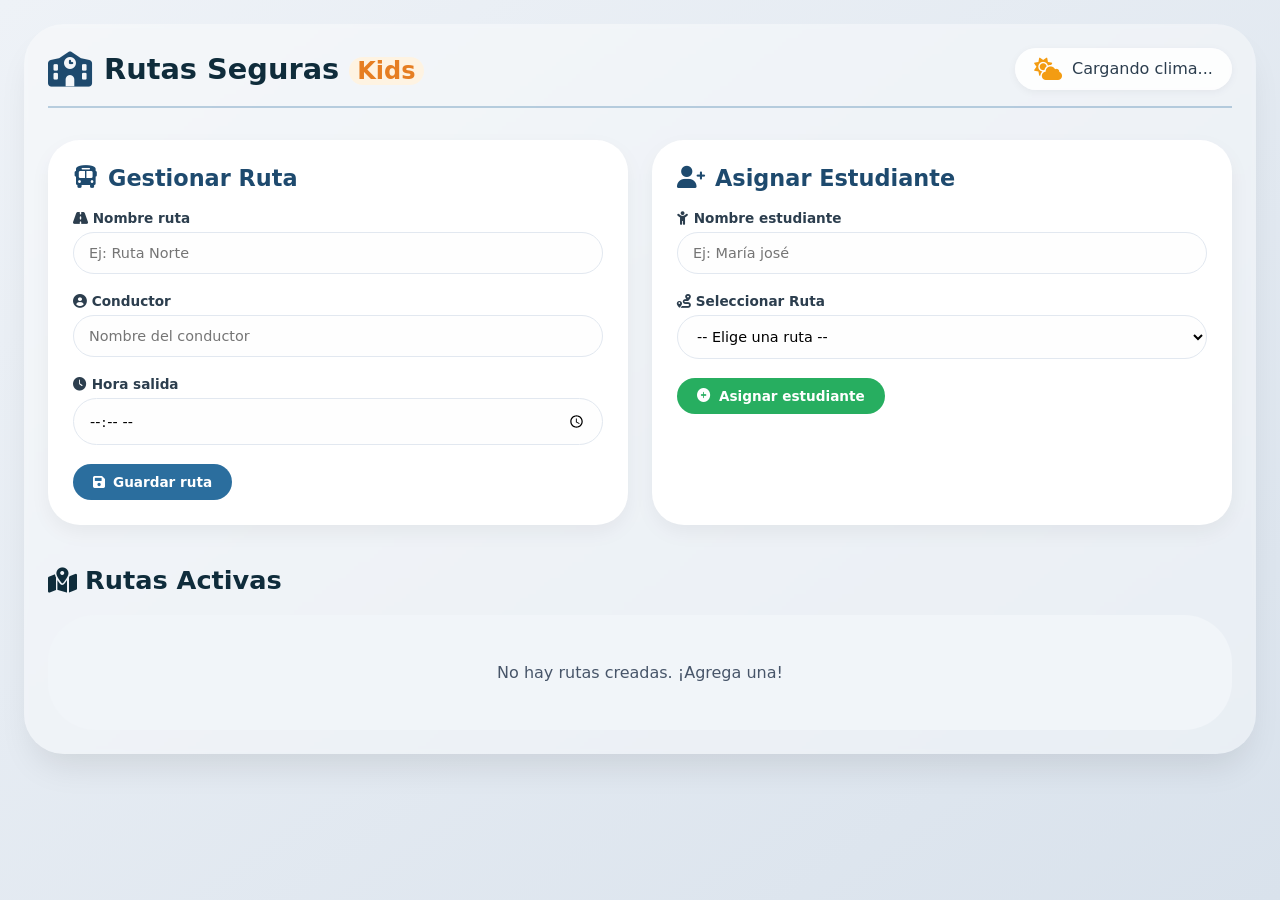
==== forntend/index.html @ 03aa0fb3 "HTML+CSS" ====
<!DOCTYPE html>
<html lang="es">
<head>
  <meta charset="UTF-8">
  <meta name="viewport" content="width=device-width, initial-scale=1.0, viewport-fit=cover">
  <title>Rutas Seguras Kids | Gestión Escolar</title>
  
  <!-- HOJA DE ESTILOS SEPARADA -->
  <link rel="stylesheet" href="styles.css">
  
  <!-- FONT AWESOME (SOLO ICONOS, NO ES FRAMEWORK JS) -->
  <link rel="stylesheet" href="https://cdnjs.cloudflare.com/ajax/libs/font-awesome/6.0.0-beta3/css/all.min.css">
</head>
<body>

  <!-- =============================================== -->
  <!-- CONTENEDOR PRINCIPAL DE LA APLICACIÓN           -->
  <!-- =============================================== -->
  <div class="app-container">

    <!-- ================= HEADER ================= -->
    <!-- CONTIENE TÍTULO Y WIDGET DEL CLIMA (ACTUALIZADO POR API) -->
    <header class="main-header">
      <div class="logo-area">
        <i class="fas fa-school"></i>
        <h1>Rutas Seguras <span>Kids</span></h1>
      </div>
      <div class="weather-widget" id="weatherWidget">
        <i class="fas fa-cloud-sun"></i>
        <span id="weatherInfo">Cargando clima...</span>
      </div>
    </header>

    <!-- ================= PANEL DE FORMULARIOS ================= -->
    <div class="dashboard">
      
      <!-- ------------------------------------------------------ -->
      <!-- TARJETA 1: FORMULARIO PARA CREAR O EDITAR RUTAS       -->
      <!-- ------------------------------------------------------ -->
      <div class="form-card">
        <h2><i class="fas fa-bus"></i> Gestionar Ruta</h2>
        <form id="routeForm">
          <!-- CAMPO OCULTO: GUARDA EL ID DE LA RUTA EN EDICIÓN (VACÍO SI ES NUEVA) -->
          <input type="hidden" id="editRouteId" value="">
          
          <div class="input-group">
            <label><i class="fas fa-road"></i> Nombre ruta</label>
            <input type="text" id="routeName" placeholder="Ej: Ruta Norte" required>
          </div>
          
          <div class="input-group">
            <label><i class="fas fa-user-circle"></i> Conductor</label>
            <input type="text" id="driverName" placeholder="Nombre del conductor" required>
          </div>
          
          <div class="input-group">
            <label><i class="fas fa-clock"></i> Hora salida</label>
            <input type="time" id="departureTime" required>
          </div>
          
          <div class="form-buttons">
            <button type="submit" class="btn primary"><i class="fas fa-save"></i> Guardar ruta</button>
            <button type="button" id="cancelEditBtn" class="btn secondary hidden"><i class="fas fa-times"></i> Cancelar</button>
          </div>
        </form>
      </div>

      <!-- ------------------------------------------------------ -->
      <!-- TARJETA 2: FORMULARIO PARA ASIGNAR ESTUDIANTES        -->
      <!-- ------------------------------------------------------ -->
      <div class="form-card">
        <h2><i class="fas fa-user-plus"></i> Asignar Estudiante</h2>
        <form id="studentForm">
          <div class="input-group">
            <label><i class="fas fa-child"></i> Nombre estudiante</label>
            <input type="text" id="studentName" placeholder="Ej: María josé" required>
          </div>
          <div class="input-group">
            <label><i class="fas fa-route"></i> Seleccionar Ruta</label>
            <select id="routeSelect" required>
              <option value="">-- Elige una ruta --</option>
            </select>
          </div>
          <button type="submit" class="btn success"><i class="fas fa-plus-circle"></i> Asignar estudiante</button>
        </form>
      </div>
    </div>

    <!-- ================= SECCIÓN DE LISTADO DE RUTAS ================= -->
    <!-- AQUÍ SE INYECTARÁN DINÁMICAMENTE LOS WEB COMPONENTS <route-card> -->
    <section class="routes-section">
      <h2><i class="fas fa-map-marked-alt"></i> Rutas Activas</h2>
      <div id="routesContainer" class="routes-grid">
        <!-- MENSAJE INICIAL CUANDO NO HAY RUTAS (SE REEMPLAZARÁ CON JS) -->
        <div class="empty-message">No hay rutas creadas. ¡Agrega una!</div>
      </div>
    </section>
  </div>

  <!-- =============================================== -->
  <!-- TEMPLATE PARA EL WEB COMPONENT <route-card>     -->
  <!-- SE USA CON SHADOW DOM PARA ENCAPSULAR ESTILOS   -->
  <!-- =============================================== -->
  <template id="routeCardTemplate">
    <!-- ESTILOS ENCAPSULADOS DENTRO DEL SHADOW DOM (NO AFECTAN AL RESTO DE LA APP) -->
    <style>
      .route-card {
        background: white;
        border-radius: 24px;
        box-shadow: 0 12px 28px rgba(0,0,0,0.1);
        overflow: hidden;
        transition: transform 0.2s ease, box-shadow 0.2s;
        border: 1px solid #eef2f6;
      }
      .route-card:hover {
        transform: translateY(-5px);
        box-shadow: 0 20px 30px -12px rgba(0,0,0,0.2);
      }
      .card-header {
        background: linear-gradient(135deg, #2b6e9e, #1e4a6e);
        color: white;
        padding: 1rem 1.2rem;
        display: flex;
        justify-content: space-between;
        align-items: center;
      }
      .route-title {
        font-size: 1.3rem;
        font-weight: bold;
        display: flex;
        align-items: center;
        gap: 8px;
      }
      .route-actions {
        display: flex;
        gap: 12px;
      }
      .route-actions button {
        background: rgba(255,255,255,0.2);
        border: none;
        color: white;
        font-size: 0.9rem;
        cursor: pointer;
        border-radius: 30px;
        padding: 5px 10px;
        transition: 0.2s;
      }
      .route-actions button:hover { background: rgba(255,255,255,0.4); }
      .delete-route { background: rgba(220,53,69,0.7); }
      .delete-route:hover { background: #dc3545 !important; }
      .card-body {
        padding: 1rem;
      }
      .info-row {
        display: flex;
        align-items: center;
        gap: 12px;
        margin-bottom: 12px;
        font-size: 0.9rem;
        color: #2c3e4e;
      }
      .info-row i { width: 20px; color: #2b6e9e; }
      .students-list {
        margin-top: 15px;
        border-top: 1px dashed #cbd5e1;
        padding-top: 12px;
      }
      .students-title {
        font-weight: 600;
        margin-bottom: 8px;
        font-size: 0.85rem;
        text-transform: uppercase;
        letter-spacing: 1px;
        color: #4b5563;
      }
      .student-item {
        background: #f8fafc;
        padding: 6px 12px;
        border-radius: 40px;
        display: inline-flex;
        align-items: center;
        gap: 8px;
        margin: 4px 6px 4px 0;
        font-size: 0.8rem;
      }
      .student-item button {
        background: none;
        border: none;
        color: #dc2626;
        cursor: pointer;
        font-size: 0.7rem;
        font-weight: bold;
      }
      .no-students {
        color: #94a3b8;
        font-style: italic;
        font-size: 0.8rem;
      }
    </style>
    
    <!-- ESTRUCTURA HTML DE CADA TARJETA DE RUTA -->
    <div class="route-card">
      <div class="card-header">
        <div class="route-title">
          <i class="fas fa-bus"></i>
          <span class="route-name-display">Nombre ruta</span>
        </div>
        <div class="route-actions">
          <button class="edit-route-btn" title="Editar ruta"><i class="fas fa-edit"></i> Editar</button>
          <button class="delete-route-btn delete-route" title="Eliminar ruta"><i class="fas fa-trash-alt"></i> Eliminar</button>
        </div>
      </div>
      <div class="card-body">
        <div class="info-row">
          <i class="fas fa-user-check"></i>
          <span><strong>Conductor:</strong> <span class="driver-display"></span></span>
        </div>
        <div class="info-row">
          <i class="fas fa-hourglass-start"></i>
          <span><strong>Salida:</strong> <span class="time-display"></span></span>
        </div>
        <div class="students-list">
          <div class="students-title"><i class="fas fa-users"></i> Estudiantes asignados</div>
          <div class="students-container"></div>
        </div>
      </div>
    </div>
  </template>

  <!-- =============================================== -->
  <!-- ARCHIVO JAVASCRIPT PRINCIPAL (SEPARADO)         -->
  <!-- =============================================== -->
  <script src="/javaScript/app.js"></script>
</body>
</html>
---- forntend/styles.css ----
/* ===================================================== */
/* ESTILOS GLOBALES Y REINICIO (RESET)                   */
/* ===================================================== */
* {
  margin: 0;
  padding: 0;
  box-sizing: border-box;
  font-family: system-ui, 'Segoe UI', 'Roboto', 'Helvetica Neue', sans-serif;
}

/* FONDO GENERAL DE LA APLICACIÓN */
body {
  background: linear-gradient(145deg, #eef2f7 0%, #d9e2ec 100%);
  min-height: 100vh;
  padding: 1.5rem;
}

/* ===================================================== */
/* CONTENEDOR PRINCIPAL                                  */
/* ===================================================== */
.app-container {
  max-width: 1400px;
  margin: 0 auto;
  background: rgba(255, 255, 255, 0.4);
  border-radius: 40px;
  backdrop-filter: blur(2px);
  padding: 1.5rem;
  box-shadow: 0 20px 35px -10px rgba(0, 0, 0, 0.1);
}

/* ================= HEADER ================= */
.main-header {
  display: flex;
  justify-content: space-between;
  align-items: center;
  flex-wrap: wrap;
  margin-bottom: 2rem;
  padding-bottom: 1rem;
  border-bottom: 2px solid rgba(43, 110, 158, 0.3);
}

.logo-area {
  display: flex;
  align-items: center;
  gap: 12px;
}

.logo-area i {
  font-size: 2.2rem;
  color: #1e4a6e;
}

.logo-area h1 {
  font-size: 1.8rem;
  font-weight: 700;
  color: #0f2c3b;
}

.logo-area span {
  color: #e67e22;
  background: #fef3e2;
  padding: 0 8px;
  border-radius: 40px;
  font-size: 1.5rem;
}

/* ========== WIDGET DEL CLIMA (ACTUALIZADO CON API) ========== */
.weather-widget {
  background: rgba(255, 255, 255, 0.8);
  backdrop-filter: blur(4px);
  border-radius: 60px;
  padding: 0.6rem 1.2rem;
  display: flex;
  align-items: center;
  gap: 10px;
  font-weight: 500;
  box-shadow: 0 2px 8px rgba(0, 0, 0, 0.05);
  color: #2c3e4e;
}

.weather-widget i {
  font-size: 1.4rem;
  color: #f39c12;
}

/* ================= DASHBOARD (FORMULARIOS) ================= */
.dashboard {
  display: grid;
  grid-template-columns: repeat(auto-fit, minmax(320px, 1fr));
  gap: 1.5rem;
  margin-bottom: 2.5rem;
}

/* TARJETAS DE FORMULARIO */
.form-card {
  background: white;
  border-radius: 32px;
  padding: 1.5rem;
  box-shadow: 0 8px 20px rgba(0, 0, 0, 0.05);
  transition: 0.2s;
  border: 1px solid #ffffff80;
}

.form-card h2 {
  font-size: 1.4rem;
  margin-bottom: 1.2rem;
  color: #1e4a6e;
  display: flex;
  align-items: center;
  gap: 10px;
}

/* GRUPOS DE INPUTS Y SELECTS */
.input-group {
  margin-bottom: 1.2rem;
}

.input-group label {
  display: block;
  font-weight: 600;
  margin-bottom: 6px;
  font-size: 0.85rem;
  color: #2c3e4e;
}

.input-group input,
.input-group select {
  width: 100%;
  padding: 12px 15px;
  border-radius: 40px;
  border: 1.5px solid #e2e8f0;
  background: #fefefe;
  font-size: 0.9rem;
  transition: 0.2s;
}

.input-group input:focus,
.input-group select:focus {
  outline: none;
  border-color: #2b6e9e;
  box-shadow: 0 0 0 3px rgba(43, 110, 158, 0.2);
}

/* ========== BOTONES ========== */
.btn {
  border: none;
  padding: 10px 20px;
  border-radius: 40px;
  font-weight: 600;
  cursor: pointer;
  display: inline-flex;
  align-items: center;
  gap: 8px;
  transition: 0.2s;
  font-size: 0.85rem;
}

.btn.primary {
  background: #2b6e9e;
  color: white;
}

.btn.primary:hover {
  background: #1e5a82;
  transform: scale(1.02);
}

.btn.success {
  background: #27ae60;
  color: white;
}

.btn.success:hover {
  background: #1e8a4d;
}

.btn.secondary {
  background: #95a5a6;
  color: white;
}

.btn.secondary:hover {
  background: #7f8c8d;
}

.btn.danger {
  background: #dc3545;
  color: white;
}

.btn.danger:hover {
  background: #c82333;
}

/* CLASE UTILITARIA PARA OCULTAR ELEMENTOS */
.hidden {
  display: none;
}

.form-buttons {
  display: flex;
  gap: 12px;
  margin-top: 10px;
}

/* ================= SECCIÓN DE RUTAS ================= */
.routes-section {
  margin-top: 1rem;
}

.routes-section h2 {
  margin-bottom: 1.2rem;
  color: #0f2c3b;
  display: flex;
  align-items: center;
  gap: 8px;
  font-size: 1.6rem;
}

/* GRID RESPONSIVO PARA LAS TARJETAS DE RUTAS */
.routes-grid {
  display: grid;
  grid-template-columns: repeat(auto-fill, minmax(340px, 1fr));
  gap: 1.8rem;
}

/* MENSAJE CUANDO NO HAY RUTAS */
.empty-message {
  grid-column: 1 / -1;
  text-align: center;
  background: #f1f5f9;
  padding: 3rem;
  border-radius: 48px;
  color: #475569;
  font-weight: 500;
}

/* ===================================================== */
/* BREAKPOINTS (RESPONSIVE - 3 PUNTOS DE QUIEBRE)       */
/* ===================================================== */

/* BREAKPOINT 1: TABLETS GRANDES / ESCRITORIO PEQUEÑO (HASTA 1024px) */
@media (max-width: 1024px) {
  body {
    padding: 1rem;
  }
  .app-container {
    padding: 1rem;
  }
  .logo-area h1 {
    font-size: 1.5rem;
  }
  .routes-grid {
    grid-template-columns: repeat(auto-fill, minmax(300px, 1fr));
  }
}

/* BREAKPOINT 2: TABLETS / MÓVILES GRANDES (HASTA 768px) */
@media (max-width: 768px) {
  .main-header {
    flex-direction: column;
    align-items: flex-start;
    gap: 15px;
  }
  .weather-widget {
    align-self: stretch;
    justify-content: center;
  }
  .dashboard {
    grid-template-columns: 1fr;
  }
  .form-card {
    padding: 1.2rem;
  }
  .routes-grid {
    grid-template-columns: 1fr;
  }
  .btn {
    width: 100%;
    justify-content: center;
  }
  .form-buttons {
    flex-direction: column;
  }
}

/* BREAKPOINT 3: MÓVILES PEQUEÑOS (HASTA 480px) */
@media (max-width: 480px) {
  .logo-area h1 {
    font-size: 1.3rem;
  }
  .logo-area i {
    font-size: 1.8rem;
  }
  .routes-section h2 {
    font-size: 1.3rem;
  }
  .weather-widget {
    font-size: 0.75rem;
    padding: 0.4rem 0.8rem;
  }
  .input-group input,
  .input-group select {
    padding: 10px 12px;
  }
  .btn {
    font-size: 0.8rem;
  }
  .empty-message {
    padding: 2rem;
    font-size: 0.9rem;
  }
}

/* ===================================================== */
/* UTILIDADES ADICIONALES                               */
/* ===================================================== */

/* SCROLL SUAVE PARA TODA LA PÁGINA */
html {
  scroll-behavior: smooth;
}

/* MEJORA DE ACCESIBILIDAD PARA FOCUS VISIBLE */
button:focus-visible,
input:focus-visible,
select:focus-visible {
  outline: 2px solid #2b6e9e;
  outline-offset: 2px;
}

/* CLASE PARA ERRORES DE VALIDACIÓN (SE PUEDE APLICAR DESDE JS) */
.error-border {
  border-color: #e74c3c !important;
  background-color: #fff5f5 !important;
}

/* ASEGURA QUE LOS WEB COMPONENTS OCUPEN TODO EL ANCHO DISPONIBLE */
route-card {
  display: block;
  width: 100%;
}
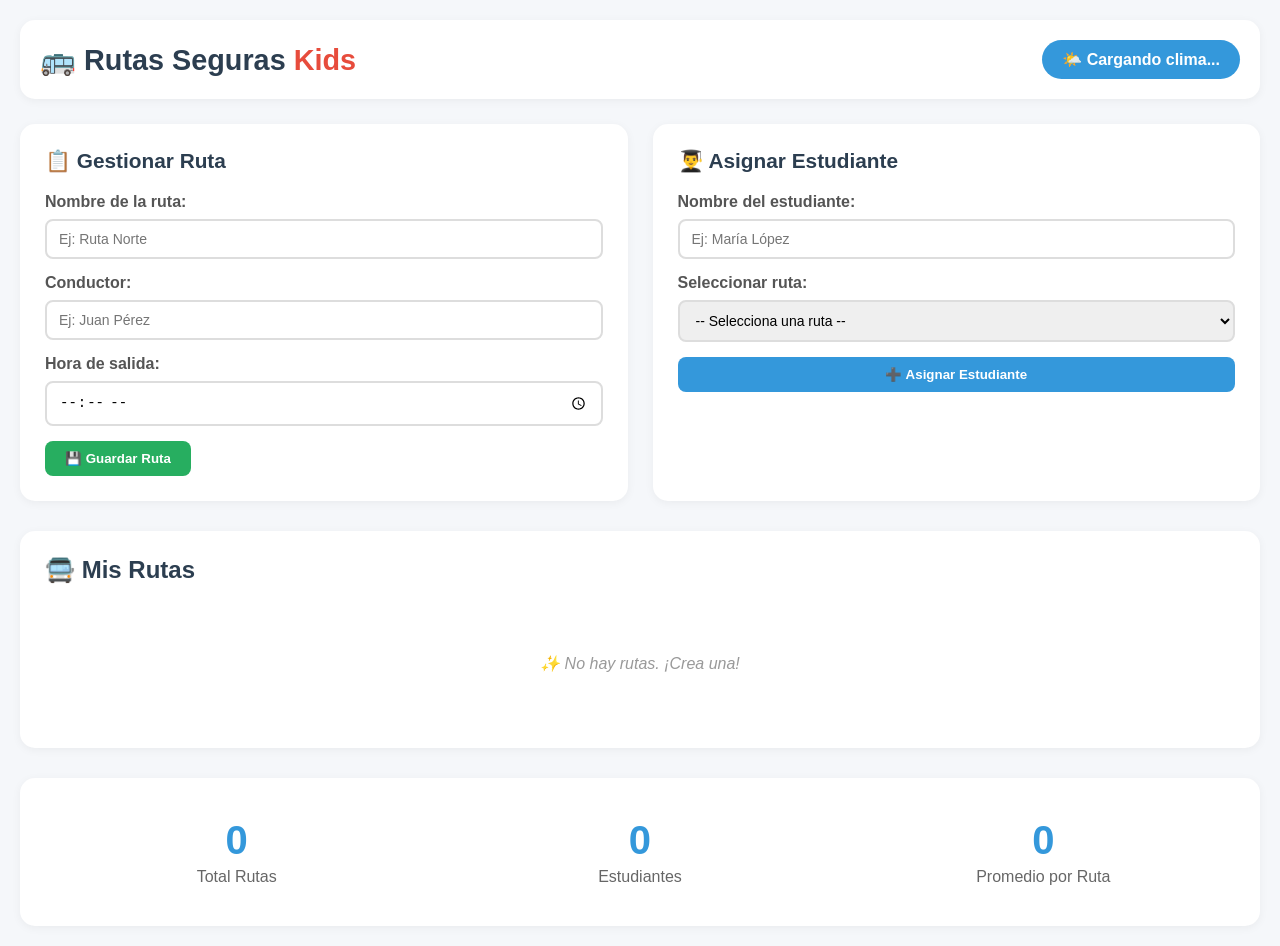
==== commit 7701fd68: "Se creo webcomponents" ====
--- a/forntend/index.html
+++ b/forntend/index.html
@@ -1,235 +1,111 @@
 <!DOCTYPE html>
 <html lang="es">
+
 <head>
   <meta charset="UTF-8">
-  <meta name="viewport" content="width=device-width, initial-scale=1.0, viewport-fit=cover">
-  <title>Rutas Seguras Kids | Gestión Escolar</title>
-  
-  <!-- HOJA DE ESTILOS SEPARADA -->
+  <meta name="viewport" content="width=device-width, initial-scale=1.0">
+  <title>Rutas Seguras Kids</title>
   <link rel="stylesheet" href="styles.css">
-  
-  <!-- FONT AWESOME (SOLO ICONOS, NO ES FRAMEWORK JS) -->
-  <link rel="stylesheet" href="https://cdnjs.cloudflare.com/ajax/libs/font-awesome/6.0.0-beta3/css/all.min.css">
 </head>
+
 <body>
 
-  <!-- =============================================== -->
-  <!-- CONTENEDOR PRINCIPAL DE LA APLICACIÓN           -->
-  <!-- =============================================== -->
-  <div class="app-container">
+  <!-- ========== CONTENEDOR PRINCIPAL ========== -->
+  <div class="contenedor">
 
-    <!-- ================= HEADER ================= -->
-    <!-- CONTIENE TÍTULO Y WIDGET DEL CLIMA (ACTUALIZADO POR API) -->
-    <header class="main-header">
-      <div class="logo-area">
-        <i class="fas fa-school"></i>
-        <h1>Rutas Seguras <span>Kids</span></h1>
+    <!-- ========== HEADER ========== -->
+    <div class="header">
+      <div class="logo">
+        <h1>🚌 Rutas Seguras <span>Kids</span></h1>
       </div>
-      <div class="weather-widget" id="weatherWidget">
-        <i class="fas fa-cloud-sun"></i>
-        <span id="weatherInfo">Cargando clima...</span>
+      <div class="clima" id="clima">
+        <span>🌤️ Cargando clima...</span>
       </div>
-    </header>
+    </div>
 
-    <!-- ================= PANEL DE FORMULARIOS ================= -->
-    <div class="dashboard">
-      
-      <!-- ------------------------------------------------------ -->
-      <!-- TARJETA 1: FORMULARIO PARA CREAR O EDITAR RUTAS       -->
-      <!-- ------------------------------------------------------ -->
-      <div class="form-card">
-        <h2><i class="fas fa-bus"></i> Gestionar Ruta</h2>
-        <form id="routeForm">
-          <!-- CAMPO OCULTO: GUARDA EL ID DE LA RUTA EN EDICIÓN (VACÍO SI ES NUEVA) -->
-          <input type="hidden" id="editRouteId" value="">
-          
-          <div class="input-group">
-            <label><i class="fas fa-road"></i> Nombre ruta</label>
-            <input type="text" id="routeName" placeholder="Ej: Ruta Norte" required>
+    <!-- ========== FORMULARIOS ========== -->
+    <div class="formularios">
+
+      <!-- FORMULARIO 1: Gestionar Ruta -->
+      <div class="tarjeta">
+        <h2>📋 Gestionar Ruta</h2>
+        <form id="formRuta">
+          <!-- Campo oculto para saber si estamos editando -->
+          <input type="hidden" id="editandoId" value="">
+
+          <div id="contenedor-input-ruta" class="campo">
+            <label>Nombre de la ruta:</label>
+            <input type="text" id="nombreRuta" placeholder="Ej: Ruta Norte" >
+            
           </div>
-          
-          <div class="input-group">
-            <label><i class="fas fa-user-circle"></i> Conductor</label>
-            <input type="text" id="driverName" placeholder="Nombre del conductor" required>
+
+          <div id="contenedor-input-conductor" class="campo">
+            <label>Conductor:</label>
+            <input type="text" id="conductor" placeholder="Ej: Juan Pérez" >
           </div>
-          
-          <div class="input-group">
-            <label><i class="fas fa-clock"></i> Hora salida</label>
-            <input type="time" id="departureTime" required>
+
+          <div id="contenedor-hora-salida" class="campo">
+            <label>Hora de salida:</label>
+            <input type="time" id="horaSalida" >
           </div>
-          
-          <div class="form-buttons">
-            <button type="submit" class="btn primary"><i class="fas fa-save"></i> Guardar ruta</button>
-            <button type="button" id="cancelEditBtn" class="btn secondary hidden"><i class="fas fa-times"></i> Cancelar</button>
+
+          <div class="grupo-botones">
+            <button type="submit" class="btn-guardar">💾 Guardar Ruta</button>
+            <!--<button type="button" id="cancelarBtn" class="btn-cancelar">❌ Cancelar</button>-->
           </div>
         </form>
       </div>
 
-      <!-- ------------------------------------------------------ -->
-      <!-- TARJETA 2: FORMULARIO PARA ASIGNAR ESTUDIANTES        -->
-      <!-- ------------------------------------------------------ -->
-      <div class="form-card">
-        <h2><i class="fas fa-user-plus"></i> Asignar Estudiante</h2>
-        <form id="studentForm">
-          <div class="input-group">
-            <label><i class="fas fa-child"></i> Nombre estudiante</label>
-            <input type="text" id="studentName" placeholder="Ej: María josé" required>
+      <!-- FORMULARIO 2: Asignar Estudiante -->
+      <div class="tarjeta">
+        <h2>👨‍🎓 Asignar Estudiante</h2>
+        <form id="formEstudiante">
+          <div class="campo">
+            <label>Nombre del estudiante:</label>
+            <input type="text" id="nombreEstudiante" placeholder="Ej: María López" >
           </div>
-          <div class="input-group">
-            <label><i class="fas fa-route"></i> Seleccionar Ruta</label>
-            <select id="routeSelect" required>
-              <option value="">-- Elige una ruta --</option>
+
+          <div class="campo">
+            <label>Seleccionar ruta:</label>
+            <select id="selectRuta" required>
+              <option value="">-- Selecciona una ruta --</option>
             </select>
           </div>
-          <button type="submit" class="btn success"><i class="fas fa-plus-circle"></i> Asignar estudiante</button>
+
+          <button type="submit" class="btn-asignar">➕ Asignar Estudiante</button>
         </form>
       </div>
     </div>
 
-    <!-- ================= SECCIÓN DE LISTADO DE RUTAS ================= -->
-    <!-- AQUÍ SE INYECTARÁN DINÁMICAMENTE LOS WEB COMPONENTS <route-card> -->
-    <section class="routes-section">
-      <h2><i class="fas fa-map-marked-alt"></i> Rutas Activas</h2>
-      <div id="routesContainer" class="routes-grid">
-        <!-- MENSAJE INICIAL CUANDO NO HAY RUTAS (SE REEMPLAZARÁ CON JS) -->
-        <div class="empty-message">No hay rutas creadas. ¡Agrega una!</div>
+    <!-- ========== LISTA DE RUTAS ========== -->
+    <div class="seccion-rutas">
+      <h2>🚍 Mis Rutas</h2>
+      <div id="contenedorRutas" class="lista-rutas">
+        <div class="mensaje-vacio">✨ No hay rutas. ¡Crea una!</div>
       </div>
-    </section>
+    </div>
+
+    <!-- ========== ESTADÍSTICAS ========== -->
+    <div class="estadisticas">
+      <div class="caja-estadistica">
+        <div class="numero" id="totalRutas">0</div>
+        <div class="texto">Total Rutas</div>
+      </div>
+      <div class="caja-estadistica">
+        <div class="numero" id="totalEstudiantes">0</div>
+        <div class="texto">Estudiantes</div>
+      </div>
+      <div class="caja-estadistica">
+        <div class="numero" id="promedioRuta">0</div>
+        <div class="texto">Promedio por Ruta</div>
+      </div>
+    </div>
+
   </div>
 
-  <!-- =============================================== -->
-  <!-- TEMPLATE PARA EL WEB COMPONENT <route-card>     -->
-  <!-- SE USA CON SHADOW DOM PARA ENCAPSULAR ESTILOS   -->
-  <!-- =============================================== -->
-  <template id="routeCardTemplate">
-    <!-- ESTILOS ENCAPSULADOS DENTRO DEL SHADOW DOM (NO AFECTAN AL RESTO DE LA APP) -->
-    <style>
-      .route-card {
-        background: white;
-        border-radius: 24px;
-        box-shadow: 0 12px 28px rgba(0,0,0,0.1);
-        overflow: hidden;
-        transition: transform 0.2s ease, box-shadow 0.2s;
-        border: 1px solid #eef2f6;
-      }
-      .route-card:hover {
-        transform: translateY(-5px);
-        box-shadow: 0 20px 30px -12px rgba(0,0,0,0.2);
-      }
-      .card-header {
-        background: linear-gradient(135deg, #2b6e9e, #1e4a6e);
-        color: white;
-        padding: 1rem 1.2rem;
-        display: flex;
-        justify-content: space-between;
-        align-items: center;
-      }
-      .route-title {
-        font-size: 1.3rem;
-        font-weight: bold;
-        display: flex;
-        align-items: center;
-        gap: 8px;
-      }
-      .route-actions {
-        display: flex;
-        gap: 12px;
-      }
-      .route-actions button {
-        background: rgba(255,255,255,0.2);
-        border: none;
-        color: white;
-        font-size: 0.9rem;
-        cursor: pointer;
-        border-radius: 30px;
-        padding: 5px 10px;
-        transition: 0.2s;
-      }
-      .route-actions button:hover { background: rgba(255,255,255,0.4); }
-      .delete-route { background: rgba(220,53,69,0.7); }
-      .delete-route:hover { background: #dc3545 !important; }
-      .card-body {
-        padding: 1rem;
-      }
-      .info-row {
-        display: flex;
-        align-items: center;
-        gap: 12px;
-        margin-bottom: 12px;
-        font-size: 0.9rem;
-        color: #2c3e4e;
-      }
-      .info-row i { width: 20px; color: #2b6e9e; }
-      .students-list {
-        margin-top: 15px;
-        border-top: 1px dashed #cbd5e1;
-        padding-top: 12px;
-      }
-      .students-title {
-        font-weight: 600;
-        margin-bottom: 8px;
-        font-size: 0.85rem;
-        text-transform: uppercase;
-        letter-spacing: 1px;
-        color: #4b5563;
-      }
-      .student-item {
-        background: #f8fafc;
-        padding: 6px 12px;
-        border-radius: 40px;
-        display: inline-flex;
-        align-items: center;
-        gap: 8px;
-        margin: 4px 6px 4px 0;
-        font-size: 0.8rem;
-      }
-      .student-item button {
-        background: none;
-        border: none;
-        color: #dc2626;
-        cursor: pointer;
-        font-size: 0.7rem;
-        font-weight: bold;
-      }
-      .no-students {
-        color: #94a3b8;
-        font-style: italic;
-        font-size: 0.8rem;
-      }
-    </style>
-    
-    <!-- ESTRUCTURA HTML DE CADA TARJETA DE RUTA -->
-    <div class="route-card">
-      <div class="card-header">
-        <div class="route-title">
-          <i class="fas fa-bus"></i>
-          <span class="route-name-display">Nombre ruta</span>
-        </div>
-        <div class="route-actions">
-          <button class="edit-route-btn" title="Editar ruta"><i class="fas fa-edit"></i> Editar</button>
-          <button class="delete-route-btn delete-route" title="Eliminar ruta"><i class="fas fa-trash-alt"></i> Eliminar</button>
-        </div>
-      </div>
-      <div class="card-body">
-        <div class="info-row">
-          <i class="fas fa-user-check"></i>
-          <span><strong>Conductor:</strong> <span class="driver-display"></span></span>
-        </div>
-        <div class="info-row">
-          <i class="fas fa-hourglass-start"></i>
-          <span><strong>Salida:</strong> <span class="time-display"></span></span>
-        </div>
-        <div class="students-list">
-          <div class="students-title"><i class="fas fa-users"></i> Estudiantes asignados</div>
-          <div class="students-container"></div>
-        </div>
-      </div>
-    </div>
-  </template>
 
-  <!-- =============================================== -->
-  <!-- ARCHIVO JAVASCRIPT PRINCIPAL (SEPARADO)         -->
-  <!-- =============================================== -->
+
   <script src="/javaScript/app.js"></script>
 </body>
+
 </html>
--- a/forntend/styles.css
+++ b/forntend/styles.css
@@ -1,342 +1,302 @@
-/* ===================================================== */
-/* ESTILOS GLOBALES Y REINICIO (RESET)                   */
-/* ===================================================== */
+/* ========================================== */
+/* ESTILOS PRINCIPALES - VERSIÓN CLARA       */
+/* ========================================== */
+
+/* Reset básico */
 * {
-  margin: 0;
-  padding: 0;
-  box-sizing: border-box;
-  font-family: system-ui, 'Segoe UI', 'Roboto', 'Helvetica Neue', sans-serif;
-}
-
-/* FONDO GENERAL DE LA APLICACIÓN */
+    margin: 0;
+    padding: 0;
+    box-sizing: border-box;
+}
+
 body {
-  background: linear-gradient(145deg, #eef2f7 0%, #d9e2ec 100%);
-  min-height: 100vh;
-  padding: 1.5rem;
-}
-
-/* ===================================================== */
-/* CONTENEDOR PRINCIPAL                                  */
-/* ===================================================== */
-.app-container {
-  max-width: 1400px;
-  margin: 0 auto;
-  background: rgba(255, 255, 255, 0.4);
-  border-radius: 40px;
-  backdrop-filter: blur(2px);
-  padding: 1.5rem;
-  box-shadow: 0 20px 35px -10px rgba(0, 0, 0, 0.1);
-}
-
-/* ================= HEADER ================= */
-.main-header {
-  display: flex;
-  justify-content: space-between;
-  align-items: center;
-  flex-wrap: wrap;
-  margin-bottom: 2rem;
-  padding-bottom: 1rem;
-  border-bottom: 2px solid rgba(43, 110, 158, 0.3);
-}
-
-.logo-area {
-  display: flex;
-  align-items: center;
-  gap: 12px;
-}
-
-.logo-area i {
-  font-size: 2.2rem;
-  color: #1e4a6e;
-}
-
-.logo-area h1 {
-  font-size: 1.8rem;
-  font-weight: 700;
-  color: #0f2c3b;
-}
-
-.logo-area span {
-  color: #e67e22;
-  background: #fef3e2;
-  padding: 0 8px;
-  border-radius: 40px;
-  font-size: 1.5rem;
-}
-
-/* ========== WIDGET DEL CLIMA (ACTUALIZADO CON API) ========== */
-.weather-widget {
-  background: rgba(255, 255, 255, 0.8);
-  backdrop-filter: blur(4px);
-  border-radius: 60px;
-  padding: 0.6rem 1.2rem;
-  display: flex;
-  align-items: center;
-  gap: 10px;
-  font-weight: 500;
-  box-shadow: 0 2px 8px rgba(0, 0, 0, 0.05);
-  color: #2c3e4e;
-}
-
-.weather-widget i {
-  font-size: 1.4rem;
-  color: #f39c12;
-}
-
-/* ================= DASHBOARD (FORMULARIOS) ================= */
-.dashboard {
-  display: grid;
-  grid-template-columns: repeat(auto-fit, minmax(320px, 1fr));
-  gap: 1.5rem;
-  margin-bottom: 2.5rem;
-}
-
-/* TARJETAS DE FORMULARIO */
-.form-card {
-  background: white;
-  border-radius: 32px;
-  padding: 1.5rem;
-  box-shadow: 0 8px 20px rgba(0, 0, 0, 0.05);
-  transition: 0.2s;
-  border: 1px solid #ffffff80;
-}
-
-.form-card h2 {
-  font-size: 1.4rem;
-  margin-bottom: 1.2rem;
-  color: #1e4a6e;
-  display: flex;
-  align-items: center;
-  gap: 10px;
-}
-
-/* GRUPOS DE INPUTS Y SELECTS */
-.input-group {
-  margin-bottom: 1.2rem;
-}
-
-.input-group label {
-  display: block;
-  font-weight: 600;
-  margin-bottom: 6px;
-  font-size: 0.85rem;
-  color: #2c3e4e;
-}
-
-.input-group input,
-.input-group select {
-  width: 100%;
-  padding: 12px 15px;
-  border-radius: 40px;
-  border: 1.5px solid #e2e8f0;
-  background: #fefefe;
-  font-size: 0.9rem;
-  transition: 0.2s;
-}
-
-.input-group input:focus,
-.input-group select:focus {
-  outline: none;
-  border-color: #2b6e9e;
-  box-shadow: 0 0 0 3px rgba(43, 110, 158, 0.2);
-}
-
-/* ========== BOTONES ========== */
-.btn {
-  border: none;
-  padding: 10px 20px;
-  border-radius: 40px;
-  font-weight: 600;
-  cursor: pointer;
-  display: inline-flex;
-  align-items: center;
-  gap: 8px;
-  transition: 0.2s;
-  font-size: 0.85rem;
-}
-
-.btn.primary {
-  background: #2b6e9e;
-  color: white;
-}
-
-.btn.primary:hover {
-  background: #1e5a82;
-  transform: scale(1.02);
-}
-
-.btn.success {
-  background: #27ae60;
-  color: white;
-}
-
-.btn.success:hover {
-  background: #1e8a4d;
-}
-
-.btn.secondary {
-  background: #95a5a6;
-  color: white;
-}
-
-.btn.secondary:hover {
-  background: #7f8c8d;
-}
-
-.btn.danger {
-  background: #dc3545;
-  color: white;
-}
-
-.btn.danger:hover {
-  background: #c82333;
-}
-
-/* CLASE UTILITARIA PARA OCULTAR ELEMENTOS */
-.hidden {
-  display: none;
-}
-
-.form-buttons {
-  display: flex;
-  gap: 12px;
-  margin-top: 10px;
-}
-
-/* ================= SECCIÓN DE RUTAS ================= */
-.routes-section {
-  margin-top: 1rem;
-}
-
-.routes-section h2 {
-  margin-bottom: 1.2rem;
-  color: #0f2c3b;
-  display: flex;
-  align-items: center;
-  gap: 8px;
-  font-size: 1.6rem;
-}
-
-/* GRID RESPONSIVO PARA LAS TARJETAS DE RUTAS */
-.routes-grid {
-  display: grid;
-  grid-template-columns: repeat(auto-fill, minmax(340px, 1fr));
-  gap: 1.8rem;
-}
-
-/* MENSAJE CUANDO NO HAY RUTAS */
-.empty-message {
-  grid-column: 1 / -1;
-  text-align: center;
-  background: #f1f5f9;
-  padding: 3rem;
-  border-radius: 48px;
-  color: #475569;
-  font-weight: 500;
-}
-
-/* ===================================================== */
-/* BREAKPOINTS (RESPONSIVE - 3 PUNTOS DE QUIEBRE)       */
-/* ===================================================== */
-
-/* BREAKPOINT 1: TABLETS GRANDES / ESCRITORIO PEQUEÑO (HASTA 1024px) */
+    font-family: 'Segoe UI', Tahoma, Geneva, Verdana, sans-serif;
+    background: #f5f7fa;
+    padding: 20px;
+}
+
+/* Contenedor principal */
+.contenedor {
+    max-width: 1300px;
+    margin: 0 auto;
+}
+
+/* ========== HEADER ========== */
+.header {
+    background: white;
+    padding: 20px;
+    border-radius: 15px;
+    display: flex;
+    justify-content: space-between;
+    align-items: center;
+    margin-bottom: 25px;
+    box-shadow: 0 2px 10px rgba(0,0,0,0.05);
+}
+
+.logo h1 {
+    color: #2c3e50;
+    font-size: 1.8rem;
+}
+
+.logo span {
+    color: #e74c3c;
+}
+
+.clima {
+    background: #3498db;
+    color: white;
+    padding: 10px 20px;
+    border-radius: 50px;
+    font-weight: bold;
+}
+
+/* ========== FORMULARIOS ========== */
+.formularios {
+    display: grid;
+    grid-template-columns: 1fr 1fr;
+    gap: 25px;
+    margin-bottom: 30px;
+}
+
+.tarjeta {
+    background: white;
+    padding: 25px;
+    border-radius: 15px;
+    box-shadow: 0 2px 10px rgba(0,0,0,0.05);
+}
+
+.tarjeta h2 {
+    color: #2c3e50;
+    margin-bottom: 20px;
+    font-size: 1.3rem;
+}
+
+.campo {
+    margin-bottom: 15px;
+}
+
+.campo label {
+    display: block;
+    margin-bottom: 8px;
+    font-weight: 600;
+    color: #555;
+}
+
+.campo input,
+.campo select {
+    width: 100%;
+    padding: 10px 12px;
+    border: 2px solid #ddd;
+    border-radius: 8px;
+    font-size: 14px;
+}
+
+.campo input:focus,
+.campo select:focus {
+    outline: none;
+    border-color: #3498db;
+}
+
+/* Botones */
+.grupo-botones {
+    display: flex;
+    gap: 10px;
+    margin-top: 10px;
+}
+
+button {
+    padding: 10px 20px;
+    border: none;
+    border-radius: 8px;
+    cursor: pointer;
+    font-weight: bold;
+    transition: all 0.3s;
+}
+
+.btn-guardar {
+    background: #27ae60;
+    color: white;
+}
+
+.btn-guardar:hover {
+    background: #219a52;
+}
+
+.btn-asignar {
+    background: #3498db;
+    color: white;
+    width: 100%;
+}
+
+.btn-asignar:hover {
+    background: #2980b9;
+}
+
+.btn-cancelar {
+    background: #e74c3c;
+    color: white;
+}
+
+.btn-cancelar:hover {
+    background: #c0392b;
+}
+
+/* Clase para ocultar elementos */
+.oculto {
+    display: none;
+}
+
+/* ========== SECCIÓN DE RUTAS ========== */
+.seccion-rutas {
+    background: white;
+    padding: 25px;
+    border-radius: 15px;
+    margin-bottom: 30px;
+    box-shadow: 0 2px 10px rgba(0,0,0,0.05);
+}
+
+.seccion-rutas h2 {
+    color: #2c3e50;
+    margin-bottom: 20px;
+}
+
+.lista-rutas {
+    display: flex;
+    flex-direction: column;
+    gap: 15px;
+}
+
+.mensaje-vacio {
+    text-align: center;
+    padding: 50px;
+    color: #999;
+    font-style: italic;
+}
+
+/* ========== ESTADÍSTICAS ========== */
+.estadisticas {
+    background: white;
+    padding: 25px;
+    border-radius: 15px;
+    display: grid;
+    grid-template-columns: repeat(3, 1fr);
+    gap: 20px;
+    text-align: center;
+    box-shadow: 0 2px 10px rgba(0,0,0,0.05);
+}
+
+.caja-estadistica {
+    padding: 15px;
+}
+
+.numero {
+    font-size: 2.5rem;
+    font-weight: bold;
+    color: #3498db;
+}
+
+.texto {
+    color: #666;
+    margin-top: 5px;
+}
+
+/* ========== CLASE PARA ERRORES ========== */
+.error-input {
+    border-color: #e74c3c !important;
+    background-color: #ffe6e6; 
+}
+
+.toast-alerta {
+    position: absolute;
+    background-color: #ff4444;
+    color: white;
+    padding: 8px 15px;
+    border-radius: 4px;
+    font-size: 14px;
+    margin-top: -10;
+    margin-left: 10px;
+    opacity: 0;
+    transition: all 0.3s ease;
+    pointer-events: none;
+    box-shadow: 0 2px 5px rgba(0,0,0,0.2);
+    z-index: 100;
+}
+
+.toast-alerta.mostrar {
+    opacity: 1;
+    margin-top: 5px;
+}
+
+.campo {
+    position: relative;
+}
+.error-mensaje {
+    color: #e74c3c;
+    font-size: 12px;
+    margin-top: 5px;
+    display: block;
+}
+
+/* ========== RESPONSIVE ========== */
+
+/* Breakpoint 1: Tablets (1024px) */
 @media (max-width: 1024px) {
-  body {
-    padding: 1rem;
-  }
-  .app-container {
-    padding: 1rem;
-  }
-  .logo-area h1 {
-    font-size: 1.5rem;
-  }
-  .routes-grid {
-    grid-template-columns: repeat(auto-fill, minmax(300px, 1fr));
-  }
-}
-
-/* BREAKPOINT 2: TABLETS / MÓVILES GRANDES (HASTA 768px) */
+    .formularios {
+        gap: 20px;
+    }
+    
+    .contenedor {
+        padding: 0 10px;
+    }
+}
+
+/* Breakpoint 2: Tablets pequeñas (768px) */
 @media (max-width: 768px) {
-  .main-header {
-    flex-direction: column;
-    align-items: flex-start;
-    gap: 15px;
-  }
-  .weather-widget {
-    align-self: stretch;
-    justify-content: center;
-  }
-  .dashboard {
-    grid-template-columns: 1fr;
-  }
-  .form-card {
-    padding: 1.2rem;
-  }
-  .routes-grid {
-    grid-template-columns: 1fr;
-  }
-  .btn {
-    width: 100%;
-    justify-content: center;
-  }
-  .form-buttons {
-    flex-direction: column;
-  }
-}
-
-/* BREAKPOINT 3: MÓVILES PEQUEÑOS (HASTA 480px) */
+    .formularios {
+        grid-template-columns: 1fr;
+        gap: 20px;
+    }
+    
+    .header {
+        flex-direction: column;
+        text-align: center;
+        gap: 15px;
+    }
+    
+    .estadisticas {
+        grid-template-columns: 1fr;
+        gap: 10px;
+    }
+    
+    .grupo-botones {
+        flex-direction: column;
+    }
+    
+    button {
+        width: 100%;
+    }
+}
+
+/* Breakpoint 3: Móviles (480px) */
 @media (max-width: 480px) {
-  .logo-area h1 {
-    font-size: 1.3rem;
-  }
-  .logo-area i {
-    font-size: 1.8rem;
-  }
-  .routes-section h2 {
-    font-size: 1.3rem;
-  }
-  .weather-widget {
-    font-size: 0.75rem;
-    padding: 0.4rem 0.8rem;
-  }
-  .input-group input,
-  .input-group select {
-    padding: 10px 12px;
-  }
-  .btn {
-    font-size: 0.8rem;
-  }
-  .empty-message {
-    padding: 2rem;
-    font-size: 0.9rem;
-  }
-}
-
-/* ===================================================== */
-/* UTILIDADES ADICIONALES                               */
-/* ===================================================== */
-
-/* SCROLL SUAVE PARA TODA LA PÁGINA */
-html {
-  scroll-behavior: smooth;
-}
-
-/* MEJORA DE ACCESIBILIDAD PARA FOCUS VISIBLE */
-button:focus-visible,
-input:focus-visible,
-select:focus-visible {
-  outline: 2px solid #2b6e9e;
-  outline-offset: 2px;
-}
-
-/* CLASE PARA ERRORES DE VALIDACIÓN (SE PUEDE APLICAR DESDE JS) */
-.error-border {
-  border-color: #e74c3c !important;
-  background-color: #fff5f5 !important;
-}
-
-/* ASEGURA QUE LOS WEB COMPONENTS OCUPEN TODO EL ANCHO DISPONIBLE */
-route-card {
-  display: block;
-  width: 100%;
+    body {
+        padding: 10px;
+    }
+    
+    .logo h1 {
+        font-size: 1.3rem;
+    }
+    
+    .tarjeta {
+        padding: 15px;
+    }
+    
+    .clima {
+        font-size: 12px;
+        padding: 8px 15px;
+    }
+    
+    .numero {
+        font-size: 1.8rem;
+    }
 }
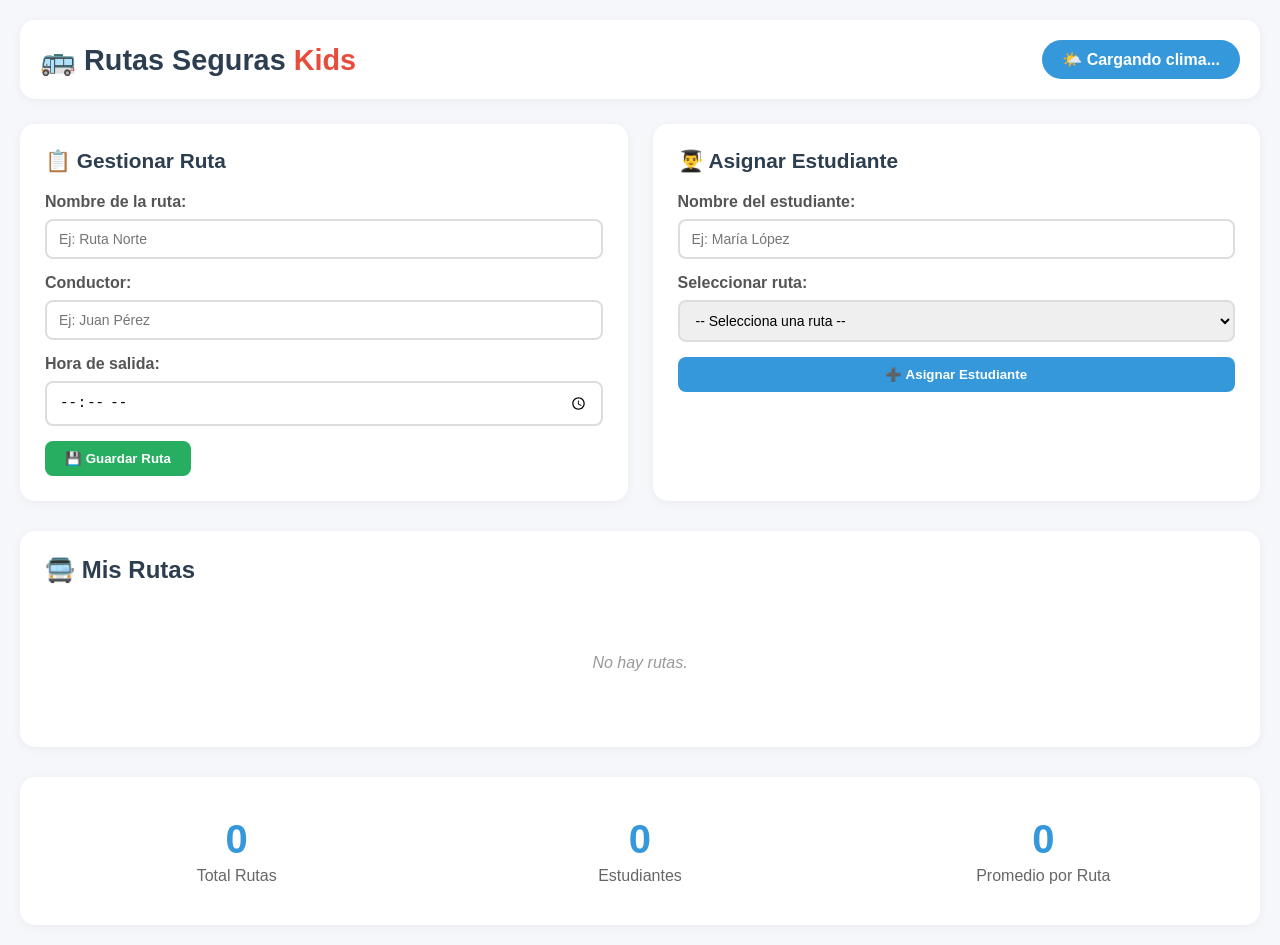
==== commit 29a36567: "Add lista y validaciones de estudiantes" ====
--- a/forntend/index.html
+++ b/forntend/index.html
@@ -35,23 +35,23 @@
 
           <div id="contenedor-input-ruta" class="campo">
             <label>Nombre de la ruta:</label>
-            <input type="text" id="nombreRuta" placeholder="Ej: Ruta Norte" >
-            
+            <input type="text" id="nombreRuta" placeholder="Ej: Ruta Norte">
+
           </div>
 
           <div id="contenedor-input-conductor" class="campo">
             <label>Conductor:</label>
-            <input type="text" id="conductor" placeholder="Ej: Juan Pérez" >
+            <input type="text" id="conductor" placeholder="Ej: Juan Pérez">
           </div>
 
           <div id="contenedor-hora-salida" class="campo">
             <label>Hora de salida:</label>
-            <input type="time" id="horaSalida" >
+            <input type="time" id="horaSalida">
           </div>
 
           <div class="grupo-botones">
             <button type="submit" class="btn-guardar">💾 Guardar Ruta</button>
-            <!--<button type="button" id="cancelarBtn" class="btn-cancelar">❌ Cancelar</button>-->
+            <button type="button" id="cancelarBtn" style="display: none;">Cancelar Edición</button>
           </div>
         </form>
       </div>
@@ -62,12 +62,12 @@
         <form id="formEstudiante">
           <div class="campo">
             <label>Nombre del estudiante:</label>
-            <input type="text" id="nombreEstudiante" placeholder="Ej: María López" >
+            <input type="text" id="nombreEstudiante" placeholder="Ej: María López">
           </div>
 
           <div class="campo">
             <label>Seleccionar ruta:</label>
-            <select id="selectRuta" required>
+            <select id="selectRuta">
               <option value="">-- Selecciona una ruta --</option>
             </select>
           </div>
@@ -80,8 +80,10 @@
     <!-- ========== LISTA DE RUTAS ========== -->
     <div class="seccion-rutas">
       <h2>🚍 Mis Rutas</h2>
+
       <div id="contenedorRutas" class="lista-rutas">
-        <div class="mensaje-vacio">✨ No hay rutas. ¡Crea una!</div>
+        <div class="mensaje-vacio"> No hay rutas.</div>
+
       </div>
     </div>
 
@@ -103,7 +105,37 @@
 
   </div>
 
+  <!-- Modal para editar ruta -->
+  <div id="modalEditarRuta" class="modal" style="display: none;">
+    <div class="modal-content">
+      <div class="modal-header">
+        <h2>✏️ Editar Ruta</h2>
+        <span class="modal-close">&times;</span>
+      </div>
+      <div class="modal-body">
+        <input type="hidden" id="modalEditandoId">
 
+        <div class="modal-field">
+          <label>Nombre de la ruta:</label>
+          <input type="text" id="modalNombreRuta" placeholder="Ej: Ruta Norte">
+        </div>
+
+        <div class="modal-field">
+          <label>Conductor:</label>
+          <input type="text" id="modalConductor" placeholder="Ej: Juan Pérez">
+        </div>
+
+        <div class="modal-field">
+          <label>Hora de salida:</label>
+          <input type="time" id="modalHoraSalida">
+        </div>
+      </div>
+      <div class="modal-footer">
+        <button type="button" class="btn-cancelar" id="modalCancelarBtn">Cancelar</button>
+        <button type="button" class="btn-guardar" id="modalGuardarBtn">Guardar Cambios</button>
+      </div>
+    </div>
+  </div>
 
   <script src="/javaScript/app.js"></script>
 </body>
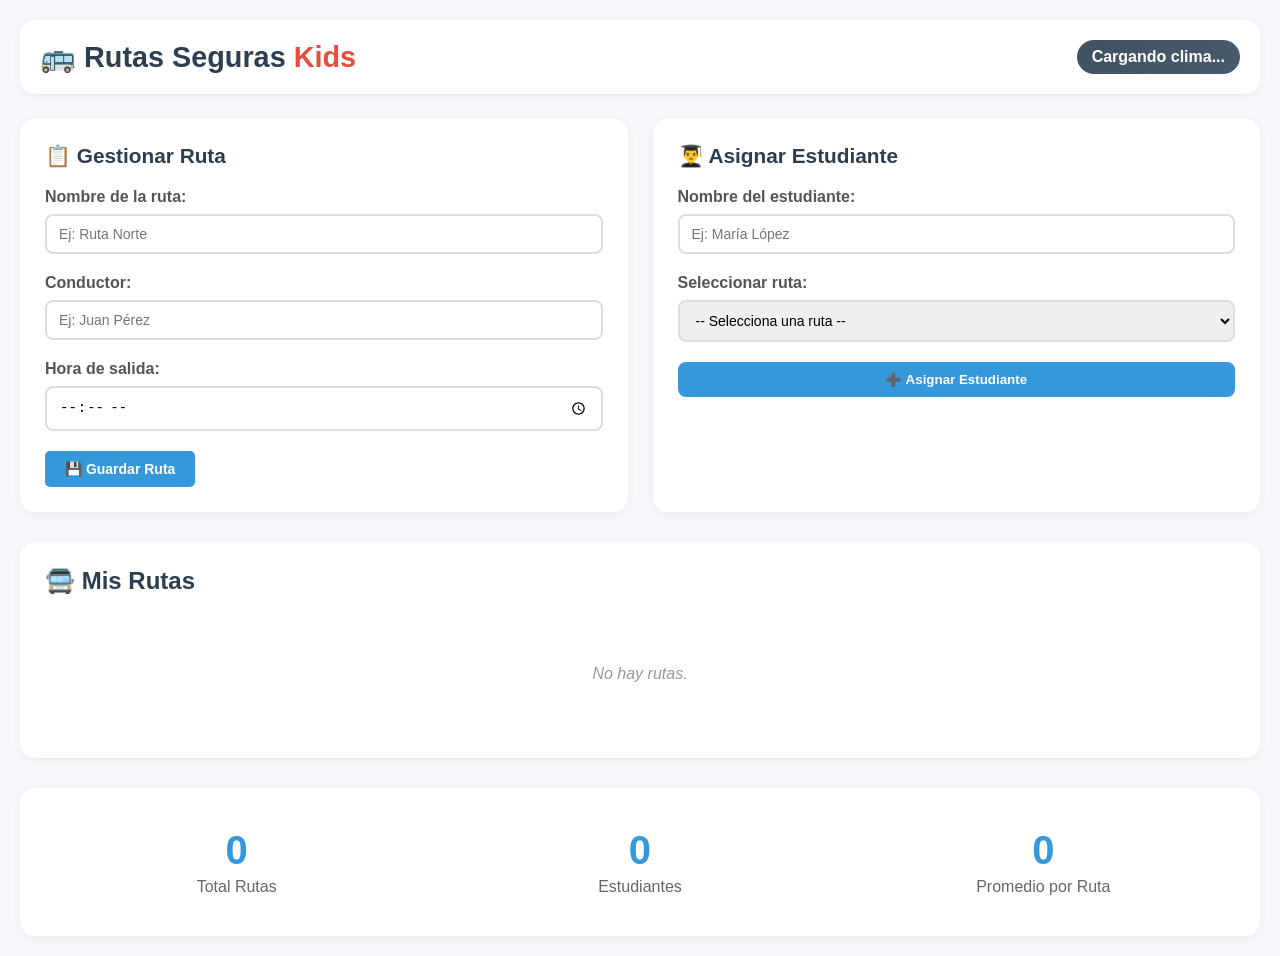
==== commit a243ba48: "Api y mejoras de validaciones" ====
--- a/forntend/index.html
+++ b/forntend/index.html
@@ -19,7 +19,7 @@
         <h1>🚌 Rutas Seguras <span>Kids</span></h1>
       </div>
       <div class="clima" id="clima">
-        <span>🌤️ Cargando clima...</span>
+        <span>Cargando clima...</span>
       </div>
     </div>
 
--- a/forntend/styles.css
+++ b/forntend/styles.css
@@ -200,41 +200,369 @@
     margin-top: 5px;
 }
 
-/* ========== CLASE PARA ERRORES ========== */
+/* ========== ESTILOS PARA ERRORES ========== */
+.campo {
+    position: relative;
+    margin-bottom: 20px;
+}
+
+/* Estilo para inputs con error */
 .error-input {
-    border-color: #e74c3c !important;
-    background-color: #ffe6e6; 
-}
-
+    border: 2px solid #e74c3c !important;
+    background-color: #fff5f5 !important;
+    transition: all 0.3s ease;
+}
+
+/* Contenedor para las alertas */
+#contenedor-input-ruta,
+#contenedor-input-conductor,
+#contenedor-hora-salida,
+.contenedor-nombre-estudiante,
+.contenedor-select-ruta {
+    position: relative;
+}
+
+/* Estilo base de la alerta (invisible inicialmente) */
 .toast-alerta {
     position: absolute;
-    background-color: #ff4444;
+    top: -30px;
+    left: 0;
+    background-color: #e74c3c;
     color: white;
-    padding: 8px 15px;
-    border-radius: 4px;
-    font-size: 14px;
-    margin-top: -10;
-    margin-left: 10px;
+    padding: 5px 12px;
+    border-radius: 6px;
+    font-size: 12px;
+    font-weight: 500;
+    z-index: 100;
     opacity: 0;
-    transition: all 0.3s ease;
-    pointer-events: none;
-    box-shadow: 0 2px 5px rgba(0,0,0,0.2);
-    z-index: 100;
-}
-
+    visibility: hidden;
+    transform: translateY(-10px);
+    transition: all 0.3s cubic-bezier(0.68, -0.55, 0.265, 1.55);
+    box-shadow: 0 2px 8px rgba(0,0,0,0.2);
+    white-space: nowrap;
+}
+
+/* Flechita de la alerta */
+.toast-alerta::before {
+    content: '';
+    position: absolute;
+    bottom: -6px;
+    left: 20px;
+    width: 0;
+    height: 0;
+    border-left: 6px solid transparent;
+    border-right: 6px solid transparent;
+    border-top: 6px solid #e74c3c;
+}
+
+/* Clase para mostrar la alerta (con animación) */
 .toast-alerta.mostrar {
     opacity: 1;
-    margin-top: 5px;
-}
-
-.campo {
-    position: relative;
-}
-.error-mensaje {
+    visibility: visible;
+    transform: translateY(0);
+    animation: vibrar 0.5s ease;
+}
+
+/* Animación de vibración para el input con error */
+@keyframes vibrar {
+    0% { transform: translateX(0); }
+    25% { transform: translateX(-5px); }
+    50% { transform: translateX(5px); }
+    75% { transform: translateX(-3px); }
+    100% { transform: translateX(0); }
+}
+
+/* Animación de entrada de la alerta */
+@keyframes slideInDown {
+    from {
+        opacity: 0;
+        transform: translateY(-15px);
+    }
+    to {
+        opacity: 1;
+        transform: translateY(0);
+    }
+}
+
+/* Versión responsiva */
+@media (max-width: 768px) {
+    .toast-alerta {
+        position: relative;
+        top: 0;
+        margin-bottom: 8px;
+        white-space: normal;
+    }
+    
+    .toast-alerta::before {
+        display: none;
+    }
+}
+
+/* Estilos del Modal */
+.modal {
+    position: fixed;
+    top: 0;
+    left: 0;
+    width: 100%;
+    height: 100%;
+    background-color: rgba(0, 0, 0, 0.5);
+    z-index: 1000;
+    display: flex;
+    justify-content: center;
+    align-items: center;
+    animation: fadeIn 0.3s ease;
+}
+
+.modal-content {
+    background-color: white;
+    border-radius: 12px;
+    width: 90%;
+    max-width: 500px;
+    box-shadow: 0 4px 20px rgba(0, 0, 0, 0.2);
+    animation: slideIn 0.3s ease;
+}
+
+.modal-header {
+    padding: 20px;
+    border-bottom: 1px solid #eee;
+    display: flex;
+    justify-content: space-between;
+    align-items: center;
+}
+
+.modal-header h2 {
+    margin: 0;
+    color: #2c3e50;
+    font-size: 1.5rem;
+}
+
+.modal-close {
+    font-size: 28px;
+    font-weight: bold;
+    cursor: pointer;
+    color: #999;
+    transition: color 0.2s;
+}
+
+.modal-close:hover {
     color: #e74c3c;
+}
+
+.modal-body {
+    padding: 20px;
+}
+
+.modal-field {
+    margin-bottom: 20px;
+}
+
+.modal-field label {
+    display: block;
+    margin-bottom: 8px;
+    font-weight: bold;
+    color: #2c3e50;
+}
+
+.modal-field input {
+    width: 100%;
+    padding: 10px;
+    border: 1px solid #ddd;
+    border-radius: 5px;
+    font-size: 14px;
+    transition: border-color 0.2s;
+}
+
+.modal-field input:focus {
+    outline: none;
+    border-color: #3498db;
+}
+
+.modal-footer {
+    padding: 20px;
+    border-top: 1px solid #eee;
+    display: flex;
+    justify-content: flex-end;
+    gap: 10px;
+}
+
+.btn-guardar {
+    background-color: #3498db;
+    color: white;
+    border: none;
+    padding: 10px 20px;
+    border-radius: 5px;
+    cursor: pointer;
+    font-size: 14px;
+    transition: background-color 0.2s;
+}
+
+.btn-guardar:hover {
+    background-color: #2980b9;
+}
+
+.btn-cancelar {
+    background-color: #95a5a6;
+    color: white;
+    border: none;
+    padding: 10px 20px;
+    border-radius: 5px;
+    cursor: pointer;
+    font-size: 14px;
+    transition: background-color 0.2s;
+}
+
+.btn-cancelar:hover {
+    background-color: #7f8c8d;
+}
+
+/* ESTILOS DEL CLIMA */
+.clima {
+    display: flex;
+    align-items: center;
+    background: linear-gradient(135deg, rgba(44, 62, 80, 0.9), rgba(52, 73, 94, 0.9));
+    padding: 8px 15px;
+    border-radius: 50px;
+    backdrop-filter: blur(5px);
+    transition: all 0.3s ease;
+}
+
+.clima:hover {
+    transform: scale(1.02);
+    background: linear-gradient(135deg, rgba(44, 62, 80, 1), rgba(52, 73, 94, 1));
+}
+
+.clima-contenedor {
+    display: flex;
+    align-items: center;
+    gap: 12px;
+}
+
+.clima-principal {
+    display: flex;
+    align-items: center;
+    gap: 8px;
+}
+
+.clima-icono {
+    width: 40px;
+    height: 40px;
+    filter: drop-shadow(0 2px 4px rgba(0,0,0,0.2));
+}
+
+.clima-icono-simulado {
+    font-size: 40px;
+}
+
+.clima-temperatura {
+    display: flex;
+    align-items: flex-start;
+    font-weight: bold;
+}
+
+.temp-valor {
+    font-size: 24px;
+    line-height: 1;
+}
+
+.temp-unidad {
+    font-size: 14px;
+    margin-top: 2px;
+}
+
+.clima-detalles {
+    display: flex;
+    flex-direction: column;
+    font-size: 11px;
+}
+
+.clima-ciudad {
+    font-weight: bold;
+    font-size: 13px;
+    color: #fff;
+}
+
+.clima-descripcion {
+    text-transform: capitalize;
+    font-size: 11px;
+    opacity: 0.9;
+}
+
+.clima-extra {
+    display: flex;
+    gap: 8px;
+    margin-top: 2px;
+    font-size: 10px;
+    opacity: 0.8;
+}
+
+.clima-humedad, .clima-viento, .clima-sensacion {
+    display: inline-flex;
+    align-items: center;
+    gap: 2px;
+}
+
+.clima-cargando {
     font-size: 12px;
-    margin-top: 5px;
-    display: block;
+    opacity: 0.8;
+}
+
+.clima-aviso {
+    font-size: 9px;
+    color: #ff9800;
+    margin-top: 2px;
+}
+
+.clima-nocturno {
+    background: linear-gradient(135deg, rgba(25, 35, 50, 0.95), rgba(35, 45, 60, 0.95));
+}
+
+/* Responsive para clima */
+@media (max-width: 768px) {
+    .clima {
+        padding: 5px 12px;
+    }
+    
+    .clima-contenedor {
+        gap: 8px;
+    }
+    
+    .clima-icono {
+        width: 30px;
+        height: 30px;
+    }
+    
+    .temp-valor {
+        font-size: 18px;
+    }
+    
+    .clima-ciudad {
+        font-size: 11px;
+    }
+    
+    .clima-extra {
+        font-size: 9px;
+        flex-wrap: wrap;
+    }
+}
+
+@keyframes fadeIn {
+    from {
+        opacity: 0;
+    }
+    to {
+        opacity: 1;
+    }
+}
+
+@keyframes slideIn {
+    from {
+        transform: translateY(-50px);
+        opacity: 0;
+    }
+    to {
+        transform: translateY(0);
+        opacity: 1;
+    }
 }
 
 /* ========== RESPONSIVE ========== */
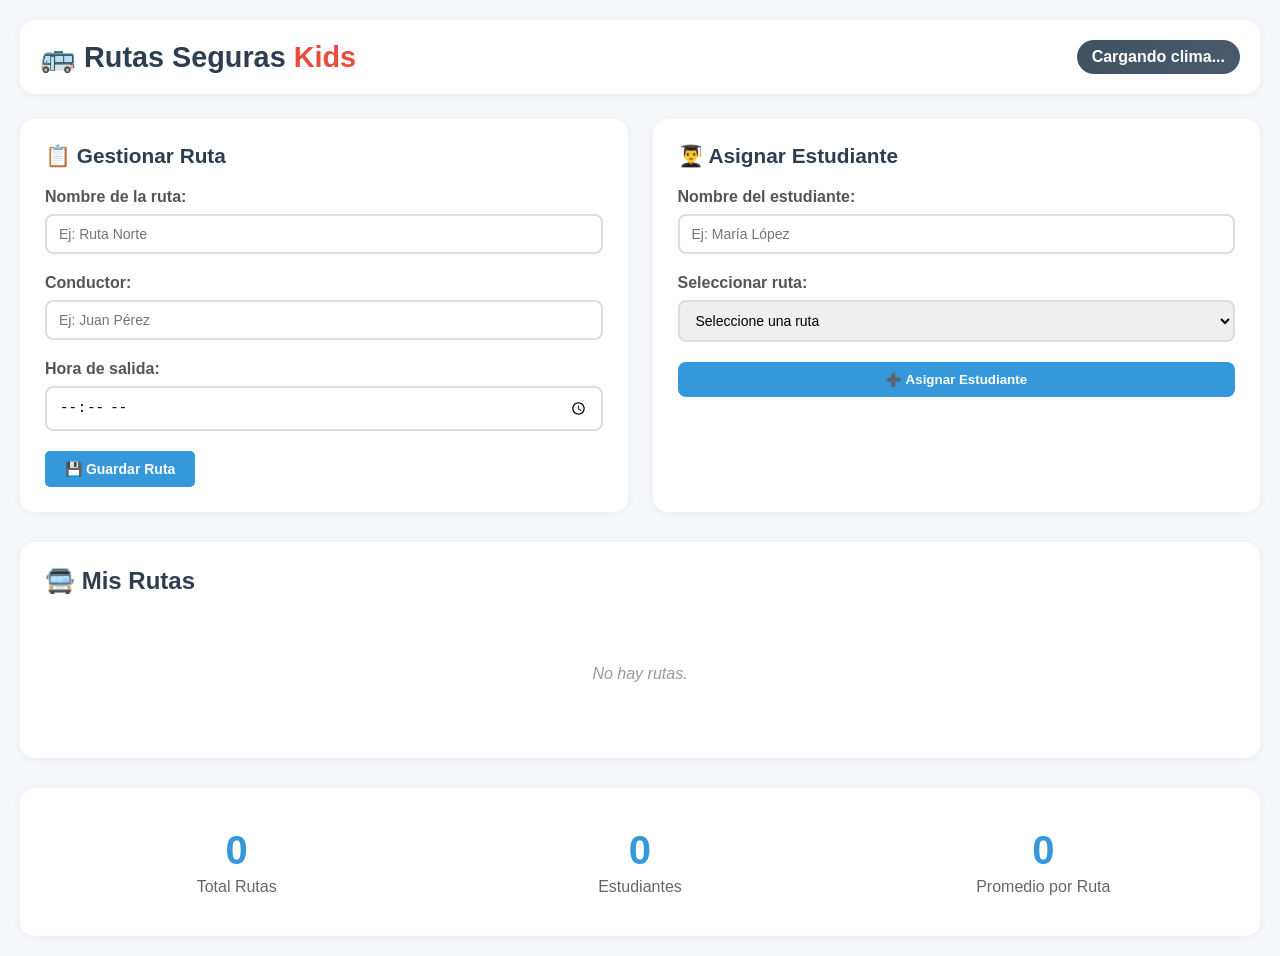
==== commit 92aea968: "LocalStorage" ====
--- a/forntend/index.html
+++ b/forntend/index.html
@@ -30,8 +30,6 @@
       <div class="tarjeta">
         <h2>📋 Gestionar Ruta</h2>
         <form id="formRuta">
-          <!-- Campo oculto para saber si estamos editando -->
-          <input type="hidden" id="editandoId" value="">
 
           <div id="contenedor-input-ruta" class="campo">
             <label>Nombre de la ruta:</label>
